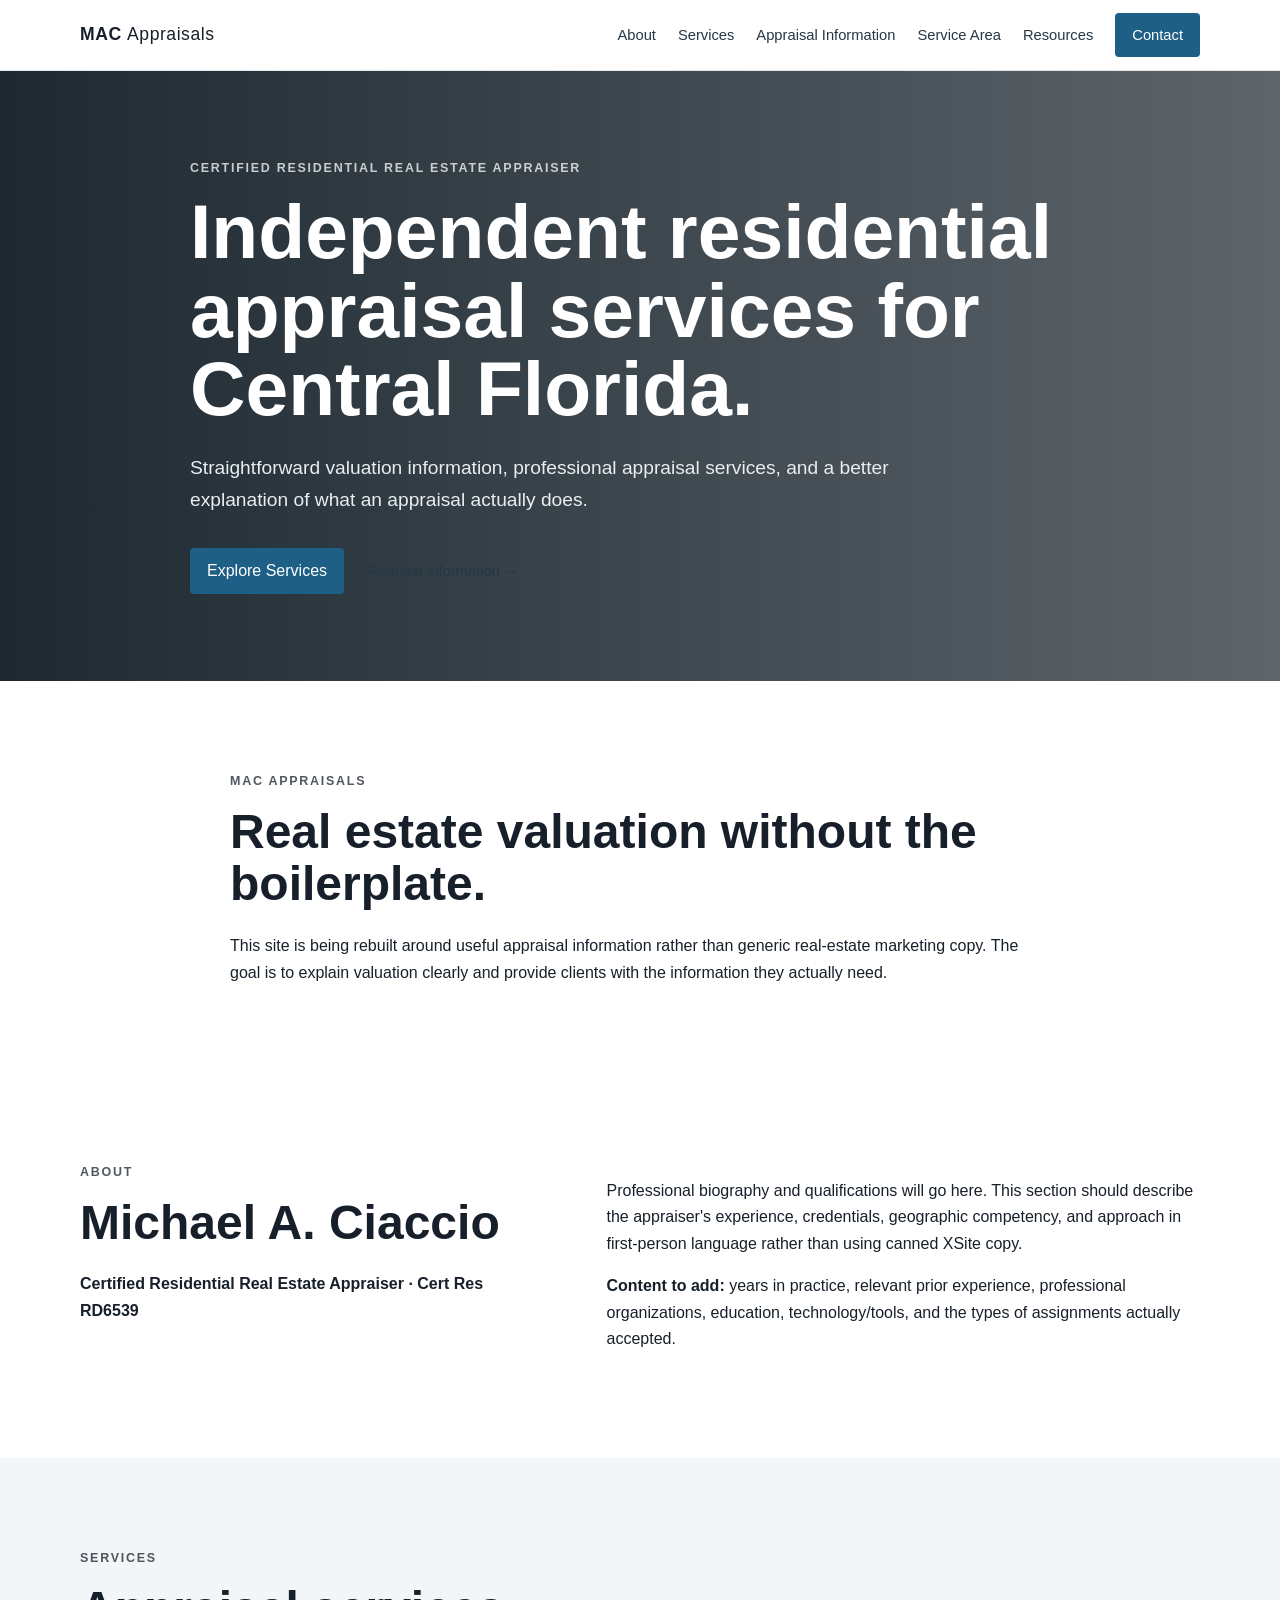
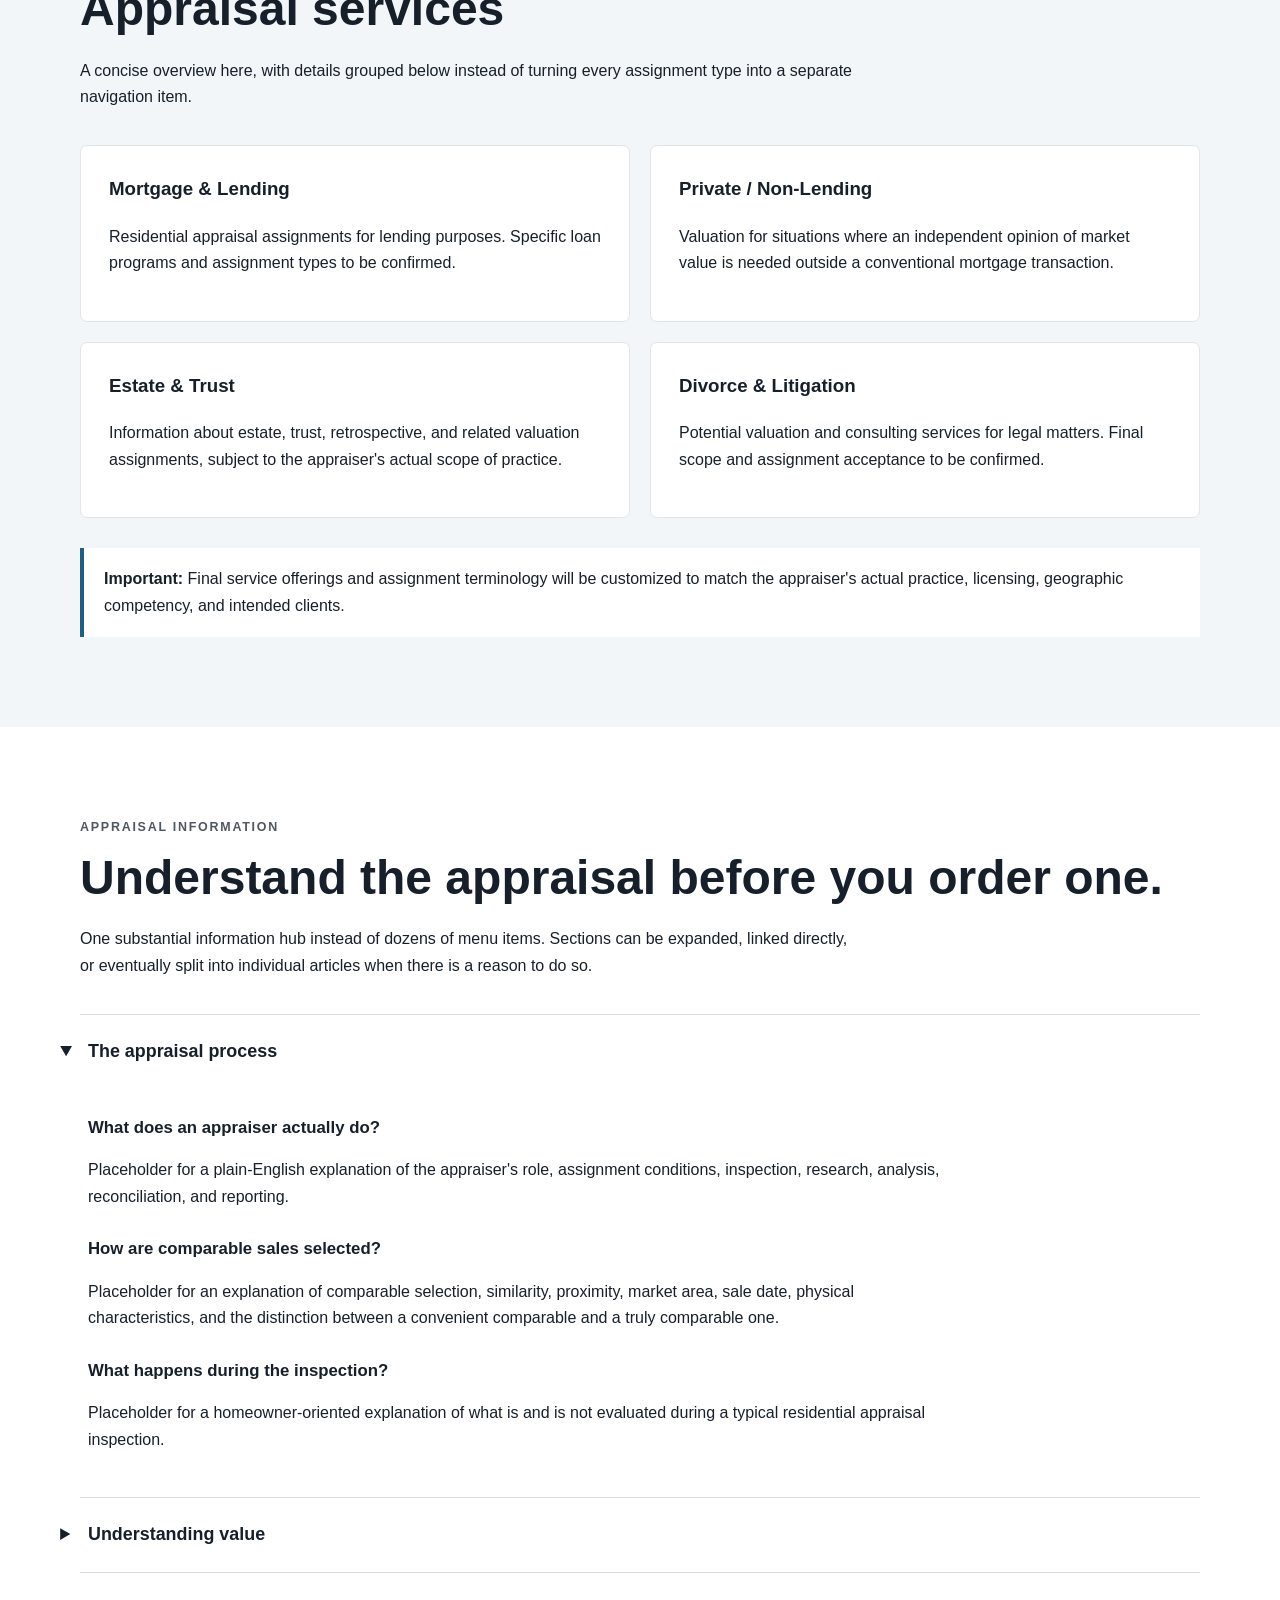
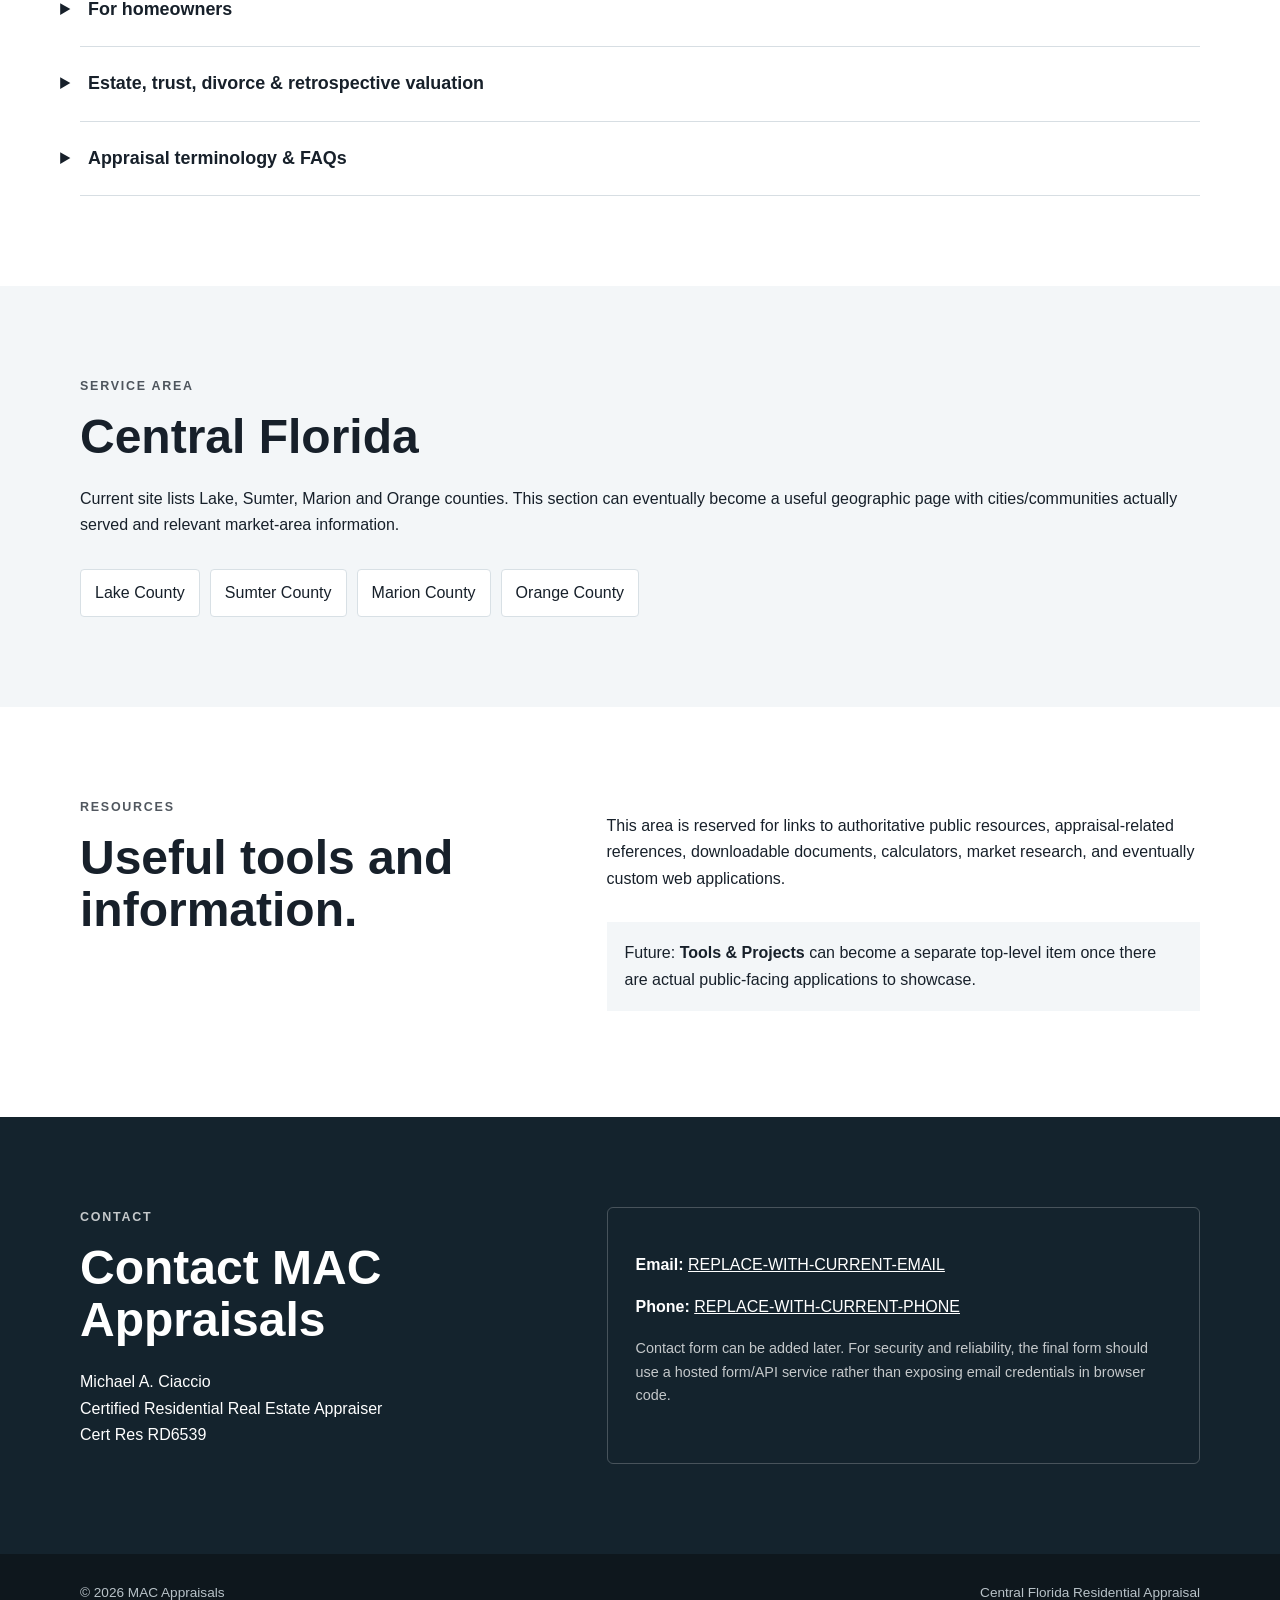
==== index.html @ 0943c2bd "Add files via upload" ====
<!doctype html>
<html lang="en">
<head>
  <meta charset="utf-8">
  <meta name="viewport" content="width=device-width, initial-scale=1">
  <title>MAC Appraisals | Central Florida Residential Appraisal</title>
  <meta name="description" content="MAC Appraisals — Certified Residential Real Estate Appraiser serving Lake, Sumter, Marion and Orange counties in Central Florida.">
  <link rel="stylesheet" href="styles.css">
</head>
<body>
<header class="site-header">
  <div class="container nav-wrap">
    <a class="brand" href="#home">MAC <span>Appraisals</span></a>
    <button class="menu-toggle" aria-label="Open navigation" aria-expanded="false">☰</button>
    <nav class="nav" aria-label="Primary navigation">
      <a href="#about">About</a>
      <a href="#services">Services</a>
      <a href="#information">Appraisal Information</a>
      <a href="#area">Service Area</a>
      <a href="#resources">Resources</a>
      <a class="nav-cta" href="#contact">Contact</a>
    </nav>
  </div>
</header>

<main id="home">
  <section class="hero">
    <div class="container hero-inner">
      <p class="eyebrow">CERTIFIED RESIDENTIAL REAL ESTATE APPRAISER</p>
      <h1>Independent residential appraisal services for Central Florida.</h1>
      <p class="lede">Straightforward valuation information, professional appraisal services, and a better explanation of what an appraisal actually does.</p>
      <div class="hero-actions">
        <a class="button" href="#services">Explore Services</a>
        <a class="text-link" href="#contact">Request information →</a>
      </div>
    </div>
  </section>

  <section class="intro">
    <div class="container narrow">
      <p class="eyebrow">MAC APPRAISALS</p>
      <h2>Real estate valuation without the boilerplate.</h2>
      <p>This site is being rebuilt around useful appraisal information rather than generic real-estate marketing copy. The goal is to explain valuation clearly and provide clients with the information they actually need.</p>
    </div>
  </section>

  <section id="about" class="section">
    <div class="container two-col">
      <div>
        <p class="eyebrow">ABOUT</p>
        <h2>Michael A. Ciaccio</h2>
        <p class="credential">Certified Residential Real Estate Appraiser · Cert Res RD6539</p>
      </div>
      <div>
        <p>Professional biography and qualifications will go here. This section should describe the appraiser's experience, credentials, geographic competency, and approach in first-person language rather than using canned XSite copy.</p>
        <p><strong>Content to add:</strong> years in practice, relevant prior experience, professional organizations, education, technology/tools, and the types of assignments actually accepted.</p>
      </div>
    </div>
  </section>

  <section id="services" class="section section-alt">
    <div class="container">
      <p class="eyebrow">SERVICES</p>
      <h2>Appraisal services</h2>
      <p class="section-intro">A concise overview here, with details grouped below instead of turning every assignment type into a separate navigation item.</p>

      <div class="cards">
        <article class="card">
          <h3>Mortgage & Lending</h3>
          <p>Residential appraisal assignments for lending purposes. Specific loan programs and assignment types to be confirmed.</p>
        </article>
        <article class="card">
          <h3>Private / Non-Lending</h3>
          <p>Valuation for situations where an independent opinion of market value is needed outside a conventional mortgage transaction.</p>
        </article>
        <article class="card">
          <h3>Estate & Trust</h3>
          <p>Information about estate, trust, retrospective, and related valuation assignments, subject to the appraiser's actual scope of practice.</p>
        </article>
        <article class="card">
          <h3>Divorce & Litigation</h3>
          <p>Potential valuation and consulting services for legal matters. Final scope and assignment acceptance to be confirmed.</p>
        </article>
      </div>

      <div class="notice">
        <strong>Important:</strong> Final service offerings and assignment terminology will be customized to match the appraiser's actual practice, licensing, geographic competency, and intended clients.
      </div>
    </div>
  </section>

  <section id="information" class="section">
    <div class="container">
      <p class="eyebrow">APPRAISAL INFORMATION</p>
      <h2>Understand the appraisal before you order one.</h2>
      <p class="section-intro">One substantial information hub instead of dozens of menu items. Sections can be expanded, linked directly, or eventually split into individual articles when there is a reason to do so.</p>

      <details open>
        <summary>The appraisal process</summary>
        <div class="details-body">
          <h3>What does an appraiser actually do?</h3>
          <p>Placeholder for a plain-English explanation of the appraiser's role, assignment conditions, inspection, research, analysis, reconciliation, and reporting.</p>
          <h3>How are comparable sales selected?</h3>
          <p>Placeholder for an explanation of comparable selection, similarity, proximity, market area, sale date, physical characteristics, and the distinction between a convenient comparable and a truly comparable one.</p>
          <h3>What happens during the inspection?</h3>
          <p>Placeholder for a homeowner-oriented explanation of what is and is not evaluated during a typical residential appraisal inspection.</p>
        </div>
      </details>

      <details>
        <summary>Understanding value</summary>
        <div class="details-body">
          <h3>Market value vs. assessed value</h3>
          <p>Placeholder for a Florida-specific explanation of the distinction between market value and property-tax assessment.</p>
          <h3>Appraisal vs. CMA vs. BPO</h3>
          <p>Placeholder comparison of the different products and who typically prepares them.</p>
          <h3>Why can two appraisals differ?</h3>
          <p>Placeholder explaining judgment, available data, comparable selection, assignment conditions, market interpretation, and reconciliation.</p>
          <h3>Why isn't the most recent sale always the best comparable?</h3>
          <p>Placeholder for an example-driven explanation.</p>
        </div>
      </details>

      <details>
        <summary>For homeowners</summary>
        <div class="details-body">
          <h3>Preparing for an appraisal</h3>
          <p>Placeholder for practical preparation guidance without implying that cosmetic preparation can manufacture value.</p>
          <h3>Do renovations automatically add their cost to value?</h3>
          <p>Placeholder for a realistic explanation of contributory value.</p>
          <h3>Why an appraisal may differ from an asking price or Zestimate</h3>
          <p>Placeholder for an evidence-based explanation of different valuation purposes and methodologies.</p>
        </div>
      </details>

      <details>
        <summary>Estate, trust, divorce & retrospective valuation</summary>
        <div class="details-body">
          <h3>Date-of-death / retrospective value</h3>
          <p>Placeholder for an explanation of retrospective valuation and why the effective date matters.</p>
          <h3>Estate & trust assignments</h3>
          <p>Placeholder for what attorneys, trustees, personal representatives, and beneficiaries may need from an appraisal.</p>
          <h3>Divorce and other legal matters</h3>
          <p>Placeholder for assignment-specific considerations.</p>
        </div>
      </details>

      <details>
        <summary>Appraisal terminology & FAQs</summary>
        <div class="details-body">
          <p>A searchable or alphabetized glossary can eventually live here without cluttering the primary navigation.</p>
        </div>
      </details>
    </div>
  </section>

  <section id="area" class="section section-alt">
    <div class="container">
      <p class="eyebrow">SERVICE AREA</p>
      <h2>Central Florida</h2>
      <p>Current site lists Lake, Sumter, Marion and Orange counties. This section can eventually become a useful geographic page with cities/communities actually served and relevant market-area information.</p>
      <div class="area-list">
        <span>Lake County</span><span>Sumter County</span><span>Marion County</span><span>Orange County</span>
      </div>
    </div>
  </section>

  <section id="resources" class="section">
    <div class="container two-col">
      <div>
        <p class="eyebrow">RESOURCES</p>
        <h2>Useful tools and information.</h2>
      </div>
      <div>
        <p>This area is reserved for links to authoritative public resources, appraisal-related references, downloadable documents, calculators, market research, and eventually custom web applications.</p>
        <p class="future">Future: <strong>Tools & Projects</strong> can become a separate top-level item once there are actual public-facing applications to showcase.</p>
      </div>
    </div>
  </section>

  <section id="contact" class="section contact">
    <div class="container two-col">
      <div>
        <p class="eyebrow">CONTACT</p>
        <h2>Contact MAC Appraisals</h2>
        <p>Michael A. Ciaccio<br>Certified Residential Real Estate Appraiser<br>Cert Res RD6539</p>
      </div>
      <div class="contact-box">
        <p><strong>Email:</strong> <a href="mailto:REPLACE-WITH-CURRENT-EMAIL">REPLACE-WITH-CURRENT-EMAIL</a></p>
        <p><strong>Phone:</strong> <a href="tel:REPLACE-WITH-CURRENT-PHONE">REPLACE-WITH-CURRENT-PHONE</a></p>
        <p class="small">Contact form can be added later. For security and reliability, the final form should use a hosted form/API service rather than exposing email credentials in browser code.</p>
      </div>
    </div>
  </section>
</main>

<footer>
  <div class="container footer-inner">
    <span>© <span id="year"></span> MAC Appraisals</span>
    <span>Central Florida Residential Appraisal</span>
  </div>
</footer>
<script src="script.js"></script>
</body>
</html>
---- styles.css ----
*{box-sizing:border-box}html{scroll-behavior:smooth}body{margin:0;font-family:Inter,Segoe UI,Arial,sans-serif;color:#17202a;background:#fff;line-height:1.65}.container{width:min(1120px,calc(100% - 40px));margin:auto}.narrow{max-width:820px}.site-header{position:sticky;top:0;z-index:20;background:rgba(255,255,255,.96);border-bottom:1px solid #e4e7ea;backdrop-filter:blur(8px)}.nav-wrap{min-height:70px;display:flex;align-items:center;justify-content:space-between}.brand{font-weight:800;font-size:1.1rem;letter-spacing:.03em;text-decoration:none;color:#17202a}.brand span{font-weight:400}.nav{display:flex;gap:22px;align-items:center}.nav a,.text-link{color:#263746;text-decoration:none;font-size:.92rem}.nav a:hover,.text-link:hover{text-decoration:underline}.nav-cta,.button{background:#1e5f86;color:white!important;padding:10px 17px;border-radius:4px;text-decoration:none!important}.menu-toggle{display:none;background:none;border:0;font-size:1.5rem}.hero{min-height:610px;display:flex;align-items:center;background:linear-gradient(90deg,rgba(10,22,31,.92),rgba(10,22,31,.66)),url("hero-placeholder.jpg") center/cover;color:white}.hero-inner{max-width:900px}.eyebrow{font-size:.78rem;letter-spacing:.14em;font-weight:800;margin:0 0 14px;opacity:.75}.hero h1{font-size:clamp(2.5rem,6vw,5rem);line-height:1.02;max-width:900px;margin:0 0 25px}.lede{font-size:1.2rem;max-width:700px;color:#e8eef2}.hero-actions{display:flex;gap:24px;align-items:center;margin-top:32px}.intro{padding:90px 0 70px}.section{padding:90px 0}.section-alt{background:#f3f6f8}.section h2,.intro h2{font-size:clamp(2rem,4vw,3rem);line-height:1.1;margin:0 0 22px}.section-intro{max-width:780px;margin-bottom:35px}.two-col{display:grid;grid-template-columns:1fr 1.3fr;gap:70px}.credential{font-weight:600}.cards{display:grid;grid-template-columns:repeat(2,1fr);gap:20px;margin-top:35px}.card{background:white;border:1px solid #dfe5e9;padding:28px;border-radius:7px}.card h3{margin-top:0}.notice{margin-top:30px;padding:18px 20px;border-left:4px solid #1e5f86;background:#fff}.area-list{display:flex;flex-wrap:wrap;gap:10px;margin-top:30px}.area-list span{padding:10px 14px;background:white;border:1px solid #d8e0e5;border-radius:4px}details{border-top:1px solid #d7dee3;padding:0}details:last-of-type{border-bottom:1px solid #d7dee3}summary{cursor:pointer;padding:22px 8px;font-size:1.12rem;font-weight:700;list-style-position:outside}summary:hover{color:#1e5f86}.details-body{padding:0 30px 28px 8px;max-width:900px}.details-body h3{margin:25px 0 5px;font-size:1.05rem}.contact{background:#14232d;color:white}.contact-box{border:1px solid rgba(255,255,255,.22);padding:28px;border-radius:6px}.contact a{color:white}.small{font-size:.9rem;opacity:.75}.future{margin-top:30px;padding:18px;background:#f3f6f8}footer{background:#0e171d;color:#b8c2c8;padding:28px 0;font-size:.85rem}.footer-inner{display:flex;justify-content:space-between;gap:20px}@media(max-width:800px){.nav{display:none;position:absolute;left:0;right:0;top:70px;background:white;border-bottom:1px solid #ddd;padding:20px;flex-direction:column;align-items:flex-start}.nav.open{display:flex}.menu-toggle{display:block}.two-col,.cards{grid-template-columns:1fr;gap:30px}.hero{min-height:560px}.hero-actions{flex-wrap:wrap}.section,.intro{padding:65px 0}.footer-inner{flex-direction:column}.container{width:min(100% - 28px,1120px)}}
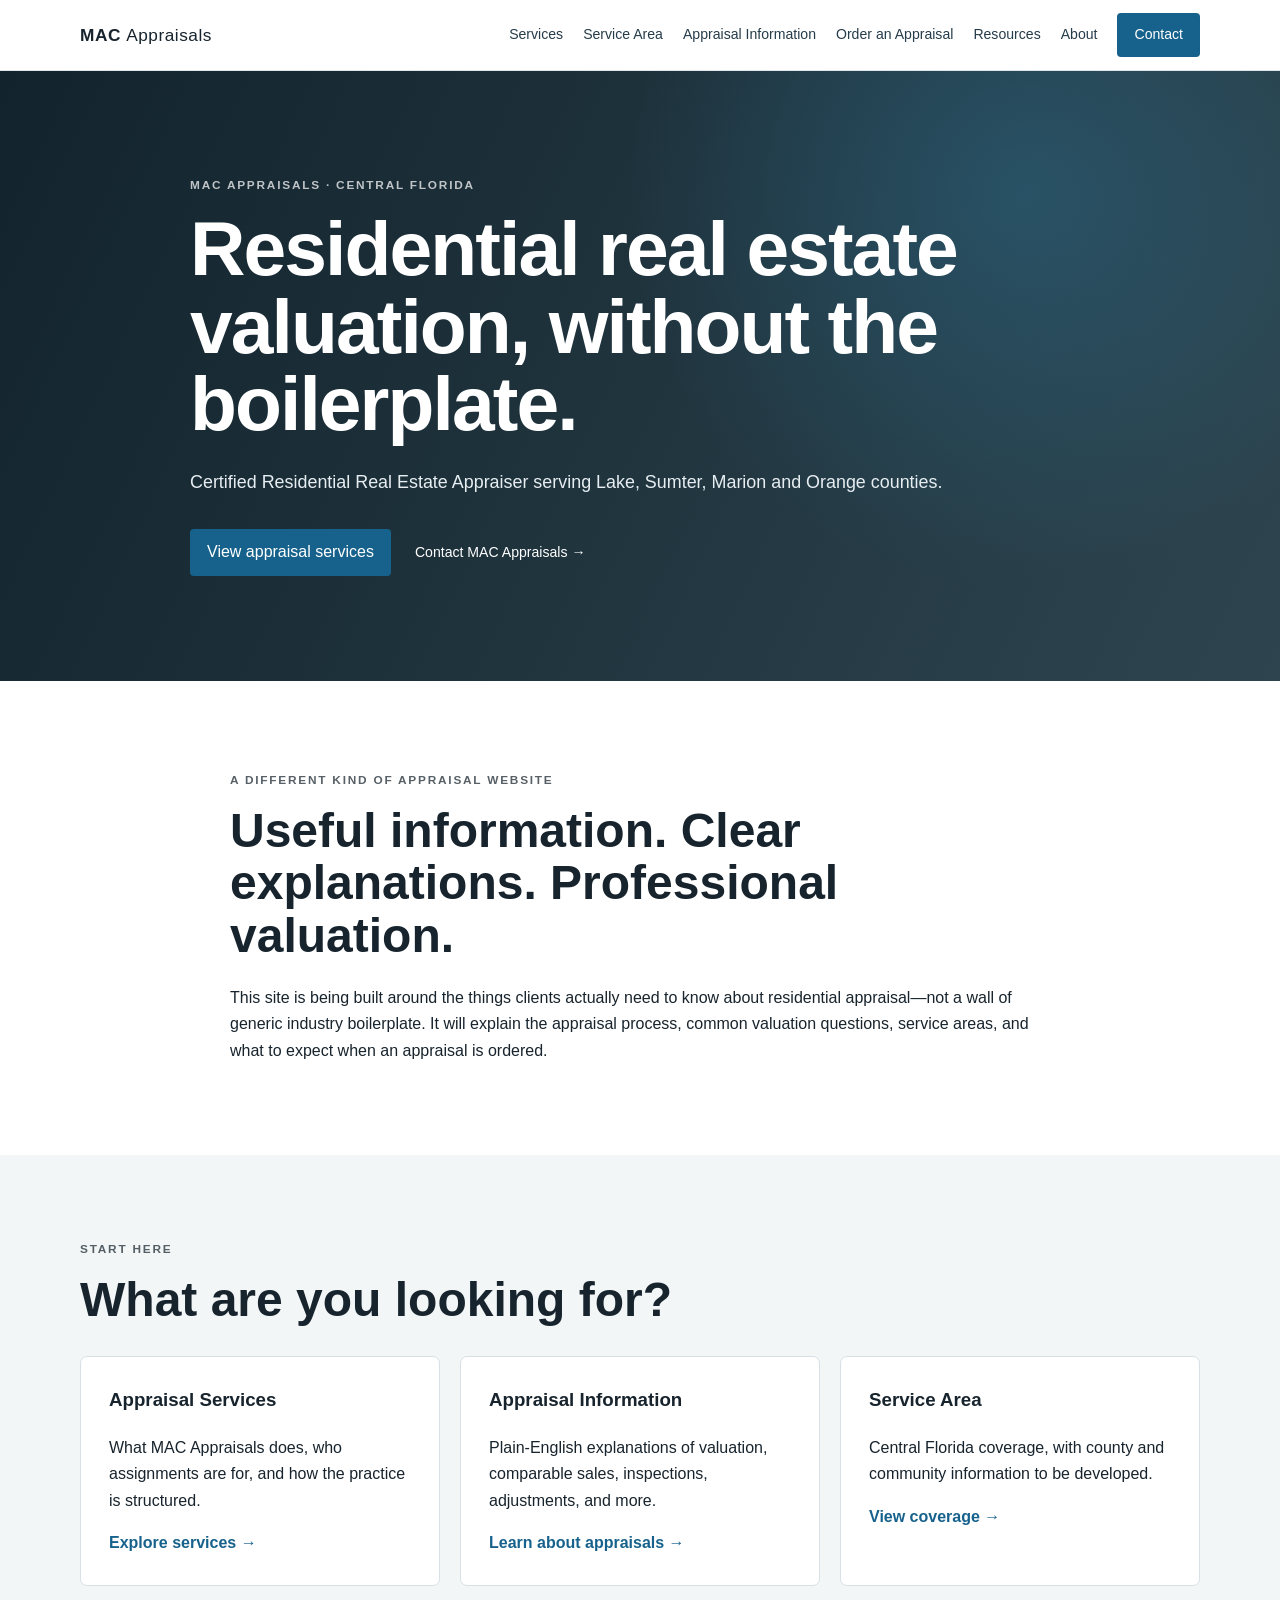
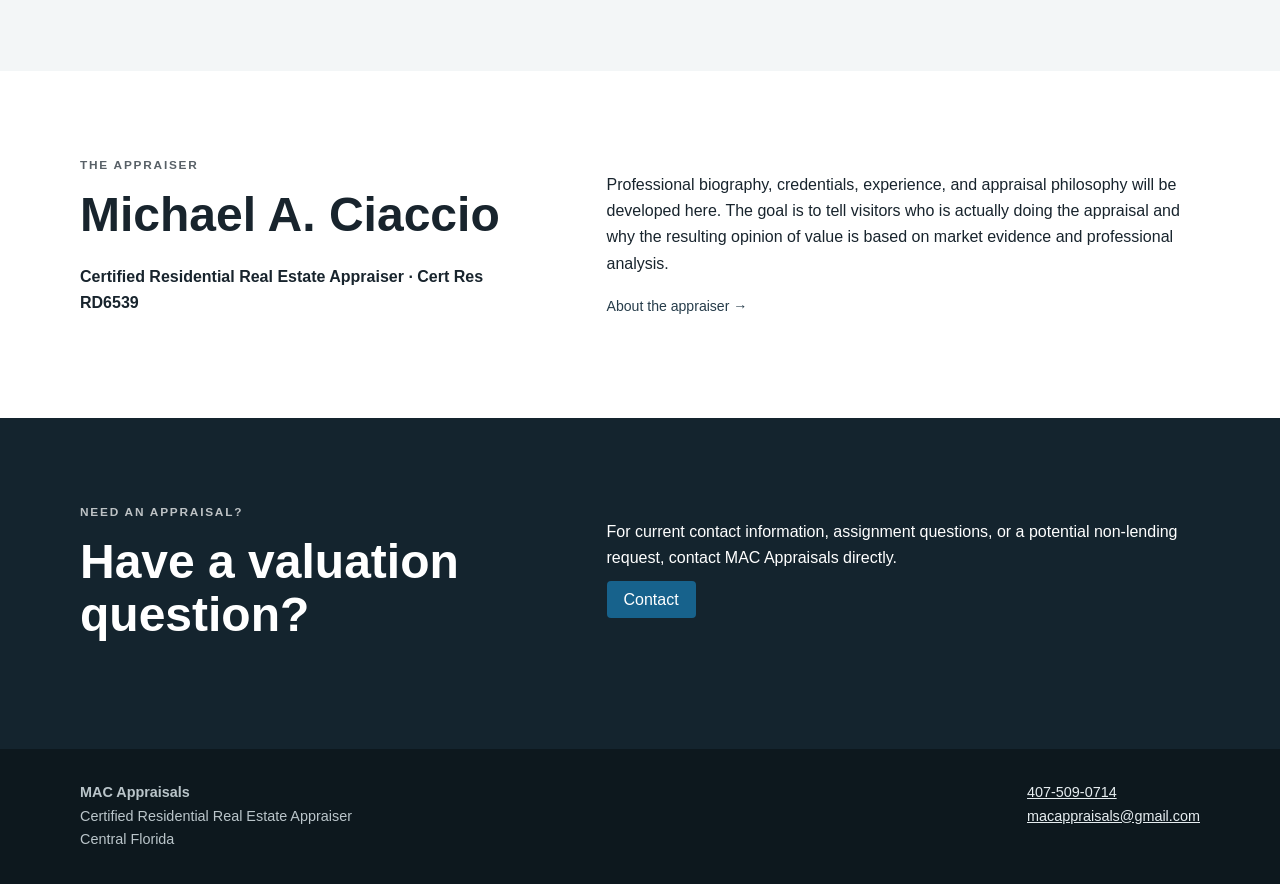
==== commit 46742662: "Add files via upload Website v2 — navigation and page structure, 2026-10-04" ====
--- a/index.html
+++ b/index.html
@@ -1,205 +1,20 @@
-<!doctype html>
-<html lang="en">
-<head>
-  <meta charset="utf-8">
-  <meta name="viewport" content="width=device-width, initial-scale=1">
-  <title>MAC Appraisals | Central Florida Residential Appraisal</title>
-  <meta name="description" content="MAC Appraisals — Certified Residential Real Estate Appraiser serving Lake, Sumter, Marion and Orange counties in Central Florida.">
-  <link rel="stylesheet" href="styles.css">
-</head>
-<body>
-<header class="site-header">
-  <div class="container nav-wrap">
-    <a class="brand" href="#home">MAC <span>Appraisals</span></a>
-    <button class="menu-toggle" aria-label="Open navigation" aria-expanded="false">☰</button>
-    <nav class="nav" aria-label="Primary navigation">
-      <a href="#about">About</a>
-      <a href="#services">Services</a>
-      <a href="#information">Appraisal Information</a>
-      <a href="#area">Service Area</a>
-      <a href="#resources">Resources</a>
-      <a class="nav-cta" href="#contact">Contact</a>
-    </nav>
-  </div>
-</header>
-
-<main id="home">
-  <section class="hero">
-    <div class="container hero-inner">
-      <p class="eyebrow">CERTIFIED RESIDENTIAL REAL ESTATE APPRAISER</p>
-      <h1>Independent residential appraisal services for Central Florida.</h1>
-      <p class="lede">Straightforward valuation information, professional appraisal services, and a better explanation of what an appraisal actually does.</p>
-      <div class="hero-actions">
-        <a class="button" href="#services">Explore Services</a>
-        <a class="text-link" href="#contact">Request information →</a>
-      </div>
-    </div>
-  </section>
-
-  <section class="intro">
-    <div class="container narrow">
-      <p class="eyebrow">MAC APPRAISALS</p>
-      <h2>Real estate valuation without the boilerplate.</h2>
-      <p>This site is being rebuilt around useful appraisal information rather than generic real-estate marketing copy. The goal is to explain valuation clearly and provide clients with the information they actually need.</p>
-    </div>
-  </section>
-
-  <section id="about" class="section">
-    <div class="container two-col">
-      <div>
-        <p class="eyebrow">ABOUT</p>
-        <h2>Michael A. Ciaccio</h2>
-        <p class="credential">Certified Residential Real Estate Appraiser · Cert Res RD6539</p>
-      </div>
-      <div>
-        <p>Professional biography and qualifications will go here. This section should describe the appraiser's experience, credentials, geographic competency, and approach in first-person language rather than using canned XSite copy.</p>
-        <p><strong>Content to add:</strong> years in practice, relevant prior experience, professional organizations, education, technology/tools, and the types of assignments actually accepted.</p>
-      </div>
-    </div>
-  </section>
-
-  <section id="services" class="section section-alt">
-    <div class="container">
-      <p class="eyebrow">SERVICES</p>
-      <h2>Appraisal services</h2>
-      <p class="section-intro">A concise overview here, with details grouped below instead of turning every assignment type into a separate navigation item.</p>
-
-      <div class="cards">
-        <article class="card">
-          <h3>Mortgage & Lending</h3>
-          <p>Residential appraisal assignments for lending purposes. Specific loan programs and assignment types to be confirmed.</p>
-        </article>
-        <article class="card">
-          <h3>Private / Non-Lending</h3>
-          <p>Valuation for situations where an independent opinion of market value is needed outside a conventional mortgage transaction.</p>
-        </article>
-        <article class="card">
-          <h3>Estate & Trust</h3>
-          <p>Information about estate, trust, retrospective, and related valuation assignments, subject to the appraiser's actual scope of practice.</p>
-        </article>
-        <article class="card">
-          <h3>Divorce & Litigation</h3>
-          <p>Potential valuation and consulting services for legal matters. Final scope and assignment acceptance to be confirmed.</p>
-        </article>
-      </div>
-
-      <div class="notice">
-        <strong>Important:</strong> Final service offerings and assignment terminology will be customized to match the appraiser's actual practice, licensing, geographic competency, and intended clients.
-      </div>
-    </div>
-  </section>
-
-  <section id="information" class="section">
-    <div class="container">
-      <p class="eyebrow">APPRAISAL INFORMATION</p>
-      <h2>Understand the appraisal before you order one.</h2>
-      <p class="section-intro">One substantial information hub instead of dozens of menu items. Sections can be expanded, linked directly, or eventually split into individual articles when there is a reason to do so.</p>
-
-      <details open>
-        <summary>The appraisal process</summary>
-        <div class="details-body">
-          <h3>What does an appraiser actually do?</h3>
-          <p>Placeholder for a plain-English explanation of the appraiser's role, assignment conditions, inspection, research, analysis, reconciliation, and reporting.</p>
-          <h3>How are comparable sales selected?</h3>
-          <p>Placeholder for an explanation of comparable selection, similarity, proximity, market area, sale date, physical characteristics, and the distinction between a convenient comparable and a truly comparable one.</p>
-          <h3>What happens during the inspection?</h3>
-          <p>Placeholder for a homeowner-oriented explanation of what is and is not evaluated during a typical residential appraisal inspection.</p>
-        </div>
-      </details>
-
-      <details>
-        <summary>Understanding value</summary>
-        <div class="details-body">
-          <h3>Market value vs. assessed value</h3>
-          <p>Placeholder for a Florida-specific explanation of the distinction between market value and property-tax assessment.</p>
-          <h3>Appraisal vs. CMA vs. BPO</h3>
-          <p>Placeholder comparison of the different products and who typically prepares them.</p>
-          <h3>Why can two appraisals differ?</h3>
-          <p>Placeholder explaining judgment, available data, comparable selection, assignment conditions, market interpretation, and reconciliation.</p>
-          <h3>Why isn't the most recent sale always the best comparable?</h3>
-          <p>Placeholder for an example-driven explanation.</p>
-        </div>
-      </details>
-
-      <details>
-        <summary>For homeowners</summary>
-        <div class="details-body">
-          <h3>Preparing for an appraisal</h3>
-          <p>Placeholder for practical preparation guidance without implying that cosmetic preparation can manufacture value.</p>
-          <h3>Do renovations automatically add their cost to value?</h3>
-          <p>Placeholder for a realistic explanation of contributory value.</p>
-          <h3>Why an appraisal may differ from an asking price or Zestimate</h3>
-          <p>Placeholder for an evidence-based explanation of different valuation purposes and methodologies.</p>
-        </div>
-      </details>
-
-      <details>
-        <summary>Estate, trust, divorce & retrospective valuation</summary>
-        <div class="details-body">
-          <h3>Date-of-death / retrospective value</h3>
-          <p>Placeholder for an explanation of retrospective valuation and why the effective date matters.</p>
-          <h3>Estate & trust assignments</h3>
-          <p>Placeholder for what attorneys, trustees, personal representatives, and beneficiaries may need from an appraisal.</p>
-          <h3>Divorce and other legal matters</h3>
-          <p>Placeholder for assignment-specific considerations.</p>
-        </div>
-      </details>
-
-      <details>
-        <summary>Appraisal terminology & FAQs</summary>
-        <div class="details-body">
-          <p>A searchable or alphabetized glossary can eventually live here without cluttering the primary navigation.</p>
-        </div>
-      </details>
-    </div>
-  </section>
-
-  <section id="area" class="section section-alt">
-    <div class="container">
-      <p class="eyebrow">SERVICE AREA</p>
-      <h2>Central Florida</h2>
-      <p>Current site lists Lake, Sumter, Marion and Orange counties. This section can eventually become a useful geographic page with cities/communities actually served and relevant market-area information.</p>
-      <div class="area-list">
-        <span>Lake County</span><span>Sumter County</span><span>Marion County</span><span>Orange County</span>
-      </div>
-    </div>
-  </section>
-
-  <section id="resources" class="section">
-    <div class="container two-col">
-      <div>
-        <p class="eyebrow">RESOURCES</p>
-        <h2>Useful tools and information.</h2>
-      </div>
-      <div>
-        <p>This area is reserved for links to authoritative public resources, appraisal-related references, downloadable documents, calculators, market research, and eventually custom web applications.</p>
-        <p class="future">Future: <strong>Tools & Projects</strong> can become a separate top-level item once there are actual public-facing applications to showcase.</p>
-      </div>
-    </div>
-  </section>
-
-  <section id="contact" class="section contact">
-    <div class="container two-col">
-      <div>
-        <p class="eyebrow">CONTACT</p>
-        <h2>Contact MAC Appraisals</h2>
-        <p>Michael A. Ciaccio<br>Certified Residential Real Estate Appraiser<br>Cert Res RD6539</p>
-      </div>
-      <div class="contact-box">
-        <p><strong>Email:</strong> <a href="mailto:REPLACE-WITH-CURRENT-EMAIL">REPLACE-WITH-CURRENT-EMAIL</a></p>
-        <p><strong>Phone:</strong> <a href="tel:REPLACE-WITH-CURRENT-PHONE">REPLACE-WITH-CURRENT-PHONE</a></p>
-        <p class="small">Contact form can be added later. For security and reliability, the final form should use a hosted form/API service rather than exposing email credentials in browser code.</p>
-      </div>
-    </div>
-  </section>
-</main>
-
-<footer>
-  <div class="container footer-inner">
-    <span>© <span id="year"></span> MAC Appraisals</span>
-    <span>Central Florida Residential Appraisal</span>
-  </div>
-</footer>
-<script src="script.js"></script>
-</body>
-</html>
+<!doctype html><html lang="en"><head><meta charset="utf-8"><meta name="viewport" content="width=device-width, initial-scale=1">
+<title>MAC Appraisals | Central Florida Residential Appraisal</title><meta name="description" content="MAC Appraisals — Certified Residential Real Estate Appraiser serving Lake, Sumter, Marion and Orange counties in Central Florida."><meta name="robots" content="noindex,nofollow"><link rel="stylesheet" href="styles.css"></head><body><header class="site-header"><div class="container nav-wrap">
+<a class="brand" href="index.html">MAC <span>Appraisals</span></a>
+<button class="menu-toggle" aria-label="Open navigation" aria-expanded="false">☰</button>
+<nav class="nav" aria-label="Primary navigation">
+<a href="services.html">Services</a><a href="service-area.html">Service Area</a><a href="appraisal-information.html">Appraisal Information</a><a href="order-appraisal.html">Order an Appraisal</a><a href="resources.html">Resources</a><a href="about.html">About</a><a class="nav-cta" href="contact.html">Contact</a>
+</nav></div></header><main><section class="hero"><div class="container hero-inner"><p class="eyebrow">MAC APPRAISALS · CENTRAL FLORIDA</p>
+<h1>Residential real estate valuation, without the boilerplate.</h1>
+<p class="lede">Certified Residential Real Estate Appraiser serving Lake, Sumter, Marion and Orange counties.</p>
+<div class="hero-actions"><a class="button" href="services.html">View appraisal services</a><a class="text-link light" href="contact.html">Contact MAC Appraisals →</a></div></div></section>
+<section class="intro"><div class="container narrow"><p class="eyebrow">A DIFFERENT KIND OF APPRAISAL WEBSITE</p><h2>Useful information. Clear explanations. Professional valuation.</h2>
+<p>This site is being built around the things clients actually need to know about residential appraisal—not a wall of generic industry boilerplate. It will explain the appraisal process, common valuation questions, service areas, and what to expect when an appraisal is ordered.</p></div></section>
+<section class="section section-alt"><div class="container"><div class="section-heading"><p class="eyebrow">START HERE</p><h2>What are you looking for?</h2></div>
+<div class="cards three"><a class="card link-card" href="services.html"><h3>Appraisal Services</h3><p>What MAC Appraisals does, who assignments are for, and how the practice is structured.</p><span>Explore services →</span></a>
+<a class="card link-card" href="appraisal-information.html"><h3>Appraisal Information</h3><p>Plain-English explanations of valuation, comparable sales, inspections, adjustments, and more.</p><span>Learn about appraisals →</span></a>
+<a class="card link-card" href="service-area.html"><h3>Service Area</h3><p>Central Florida coverage, with county and community information to be developed.</p><span>View coverage →</span></a></div></div></section>
+<section class="section"><div class="container two-col"><div><p class="eyebrow">THE APPRAISER</p><h2>Michael A. Ciaccio</h2><p class="credential">Certified Residential Real Estate Appraiser · Cert Res RD6539</p></div>
+<div><p>Professional biography, credentials, experience, and appraisal philosophy will be developed here. The goal is to tell visitors who is actually doing the appraisal and why the resulting opinion of value is based on market evidence and professional analysis.</p><a class="text-link" href="about.html">About the appraiser →</a></div></div></section>
+<section class="section section-dark"><div class="container two-col"><div><p class="eyebrow">NEED AN APPRAISAL?</p><h2>Have a valuation question?</h2></div>
+<div><p>For current contact information, assignment questions, or a potential non-lending request, contact MAC Appraisals directly.</p><a class="button" href="contact.html">Contact</a></div></div></section></main><footer><div class="container footer-inner"><div><strong>MAC Appraisals</strong><br>Certified Residential Real Estate Appraiser<br>Central Florida</div><div><a href="tel:+14075090714">407-509-0714</a><br><a href="mailto:macappraisals@gmail.com">macappraisals@gmail.com</a></div></div></footer><script src="script.js"></script></body></html>
--- a/styles.css
+++ b/styles.css
@@ -1 +1 @@
-*{box-sizing:border-box}html{scroll-behavior:smooth}body{margin:0;font-family:Inter,Segoe UI,Arial,sans-serif;color:#17202a;background:#fff;line-height:1.65}.container{width:min(1120px,calc(100% - 40px));margin:auto}.narrow{max-width:820px}.site-header{position:sticky;top:0;z-index:20;background:rgba(255,255,255,.96);border-bottom:1px solid #e4e7ea;backdrop-filter:blur(8px)}.nav-wrap{min-height:70px;display:flex;align-items:center;justify-content:space-between}.brand{font-weight:800;font-size:1.1rem;letter-spacing:.03em;text-decoration:none;color:#17202a}.brand span{font-weight:400}.nav{display:flex;gap:22px;align-items:center}.nav a,.text-link{color:#263746;text-decoration:none;font-size:.92rem}.nav a:hover,.text-link:hover{text-decoration:underline}.nav-cta,.button{background:#1e5f86;color:white!important;padding:10px 17px;border-radius:4px;text-decoration:none!important}.menu-toggle{display:none;background:none;border:0;font-size:1.5rem}.hero{min-height:610px;display:flex;align-items:center;background:linear-gradient(90deg,rgba(10,22,31,.92),rgba(10,22,31,.66)),url("hero-placeholder.jpg") center/cover;color:white}.hero-inner{max-width:900px}.eyebrow{font-size:.78rem;letter-spacing:.14em;font-weight:800;margin:0 0 14px;opacity:.75}.hero h1{font-size:clamp(2.5rem,6vw,5rem);line-height:1.02;max-width:900px;margin:0 0 25px}.lede{font-size:1.2rem;max-width:700px;color:#e8eef2}.hero-actions{display:flex;gap:24px;align-items:center;margin-top:32px}.intro{padding:90px 0 70px}.section{padding:90px 0}.section-alt{background:#f3f6f8}.section h2,.intro h2{font-size:clamp(2rem,4vw,3rem);line-height:1.1;margin:0 0 22px}.section-intro{max-width:780px;margin-bottom:35px}.two-col{display:grid;grid-template-columns:1fr 1.3fr;gap:70px}.credential{font-weight:600}.cards{display:grid;grid-template-columns:repeat(2,1fr);gap:20px;margin-top:35px}.card{background:white;border:1px solid #dfe5e9;padding:28px;border-radius:7px}.card h3{margin-top:0}.notice{margin-top:30px;padding:18px 20px;border-left:4px solid #1e5f86;background:#fff}.area-list{display:flex;flex-wrap:wrap;gap:10px;margin-top:30px}.area-list span{padding:10px 14px;background:white;border:1px solid #d8e0e5;border-radius:4px}details{border-top:1px solid #d7dee3;padding:0}details:last-of-type{border-bottom:1px solid #d7dee3}summary{cursor:pointer;padding:22px 8px;font-size:1.12rem;font-weight:700;list-style-position:outside}summary:hover{color:#1e5f86}.details-body{padding:0 30px 28px 8px;max-width:900px}.details-body h3{margin:25px 0 5px;font-size:1.05rem}.contact{background:#14232d;color:white}.contact-box{border:1px solid rgba(255,255,255,.22);padding:28px;border-radius:6px}.contact a{color:white}.small{font-size:.9rem;opacity:.75}.future{margin-top:30px;padding:18px;background:#f3f6f8}footer{background:#0e171d;color:#b8c2c8;padding:28px 0;font-size:.85rem}.footer-inner{display:flex;justify-content:space-between;gap:20px}@media(max-width:800px){.nav{display:none;position:absolute;left:0;right:0;top:70px;background:white;border-bottom:1px solid #ddd;padding:20px;flex-direction:column;align-items:flex-start}.nav.open{display:flex}.menu-toggle{display:block}.two-col,.cards{grid-template-columns:1fr;gap:30px}.hero{min-height:560px}.hero-actions{flex-wrap:wrap}.section,.intro{padding:65px 0}.footer-inner{flex-direction:column}.container{width:min(100% - 28px,1120px)}}+*{box-sizing:border-box}html{scroll-behavior:smooth}body{margin:0;font-family:Inter,Segoe UI,Arial,sans-serif;color:#18242d;background:#fff;line-height:1.65}.container{width:min(1120px,calc(100% - 40px));margin:auto}.narrow{max-width:820px}.site-header{position:sticky;top:0;z-index:20;background:rgba(255,255,255,.97);border-bottom:1px solid #dfe5e8;backdrop-filter:blur(8px)}.nav-wrap{min-height:70px;display:flex;align-items:center;justify-content:space-between}.brand{font-weight:800;font-size:1.08rem;letter-spacing:.03em;text-decoration:none;color:#18242d}.brand span{font-weight:400}.nav{display:flex;gap:20px;align-items:center}.nav a,.text-link{color:#263c4a;text-decoration:none;font-size:.88rem}.nav a:hover,.text-link:hover{text-decoration:underline}.nav-cta,.button{background:#17628c;color:white!important;padding:10px 17px;border-radius:4px;text-decoration:none!important}.menu-toggle{display:none;background:none;border:0;font-size:1.5rem}.hero{min-height:610px;display:flex;align-items:center;background:radial-gradient(circle at 80% 20%,rgba(47,126,164,.35),transparent 35%),linear-gradient(115deg,#12232d,#2e454f);color:white}.hero-inner{max-width:900px}.eyebrow{font-size:.74rem;letter-spacing:.15em;font-weight:800;margin:0 0 14px;opacity:.72}.hero h1,.page-hero h1{font-size:clamp(2.6rem,6vw,5.2rem);line-height:1.01;max-width:950px;margin:0 0 25px;letter-spacing:-.025em}.lede{font-size:1.12rem;max-width:760px;color:#e7eef2}.hero-actions{display:flex;gap:24px;align-items:center;margin-top:32px}.light{color:#fff}.intro{padding:90px 0 75px}.section{padding:85px 0}.section-alt{background:#f3f6f7}.section-dark{background:#14242e;color:white}.section-heading{margin-bottom:30px}.section h2,.intro h2{font-size:clamp(2rem,4vw,3rem);line-height:1.1;margin:0 0 22px}.two-col{display:grid;grid-template-columns:1fr 1.3fr;gap:70px}.credential{font-weight:600}.cards{display:grid;gap:20px;margin-top:30px}.cards.two{grid-template-columns:repeat(2,1fr)}.cards.three{grid-template-columns:repeat(3,1fr)}.card{background:white;border:1px solid #d8e0e4;padding:28px;border-radius:7px}.card h2,.card h3{margin-top:0}.link-card{text-decoration:none;color:inherit;transition:transform .15s,box-shadow .15s}.link-card:hover{transform:translateY(-2px);box-shadow:0 8px 24px rgba(20,40,50,.08)}.link-card span{color:#17628c;font-weight:700}.notice{margin-top:30px;padding:18px 20px;border-left:4px solid #17628c;background:#f5f8f9}.page-hero{padding:100px 0 85px;background:linear-gradient(115deg,#172b36,#3d5965);color:white}.area-grid{display:grid;grid-template-columns:repeat(2,1fr);gap:22px;margin-bottom:40px}.area-grid>div{padding:28px;border:1px solid #d8e0e4;border-radius:7px}.area-grid h2{font-size:1.35rem;margin:0 0 8px}.small{font-size:.9rem;opacity:.72}.steps{padding-left:1.4rem}.steps li{padding:10px 0 10px 8px}.details-body{padding:0 28px 30px 8px;max-width:900px}.details-body h3{margin:25px 0 5px;font-size:1.06rem}details{border-top:1px solid #d4dde1}details:last-of-type{border-bottom:1px solid #d4dde1}summary{cursor:pointer;padding:22px 8px;font-size:1.12rem;font-weight:750}summary:hover{color:#17628c}.contact-box{border:1px solid #d5dee2;padding:28px;border-radius:7px;background:#f6f8f9}.contact-item{font-size:1.08rem;margin:0 0 28px}.contact-item a{font-size:1.25rem;color:#17628c}.section-dark a:not(.button){color:#fff}footer{background:#0d181e;color:#bac5ca;padding:32px 0;font-size:.9rem}.footer-inner{display:flex;justify-content:space-between;gap:30px}.footer-inner a{color:#e6edf0}@media(max-width:900px){.nav{display:none;position:absolute;left:0;right:0;top:70px;background:white;border-bottom:1px solid #ddd;padding:20px;flex-direction:column;align-items:flex-start}.nav.open{display:flex}.menu-toggle{display:block}.two-col,.cards.two,.cards.three,.area-grid{grid-template-columns:1fr;gap:25px}.hero{min-height:560px}.hero-actions{flex-wrap:wrap}.section,.intro{padding:65px 0}.footer-inner{flex-direction:column}.container{width:min(100% - 28px,1120px)}}
